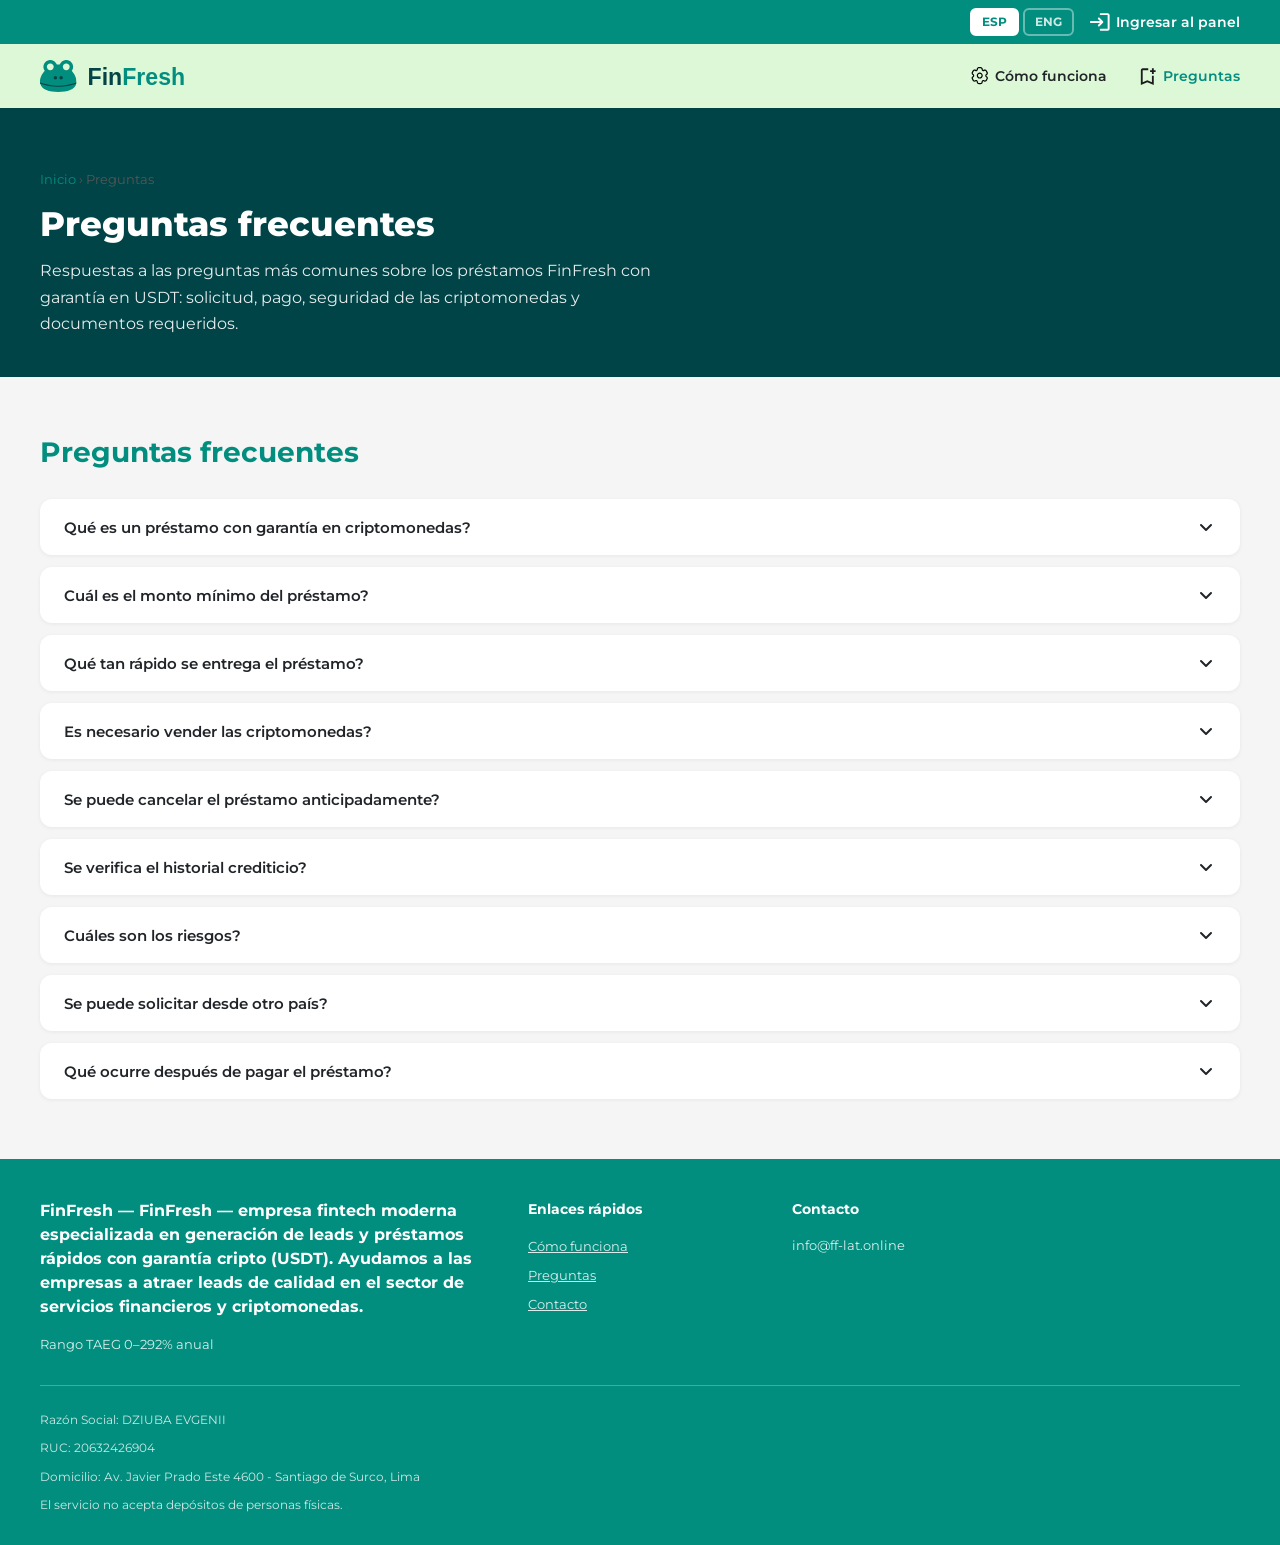
==== faq/index.html @ 012d1ec3 "Fix currency label and connect contact forms to Google Sheets - Remove redundant S/ from calculator " ====
<!DOCTYPE html>
<html lang="es">
<head>
<!-- Google tag (gtag.js) -->
<script async src="https://www.googletagmanager.com/gtag/js?id=G-MBYTDG7WHK"></script>
<script>
  window.dataLayer = window.dataLayer || [];
  function gtag(){dataLayer.push(arguments);}
  gtag('js', new Date());
  gtag('config', 'G-MBYTDG7WHK');
</script>
<!-- End Google tag -->


  <meta charset="UTF-8"/>
  <meta name="viewport" content="width=device-width, initial-scale=1.0"/>
  <link rel="icon" href="/img/header_logo.svg" type="image/svg+xml"/>
  <title>Preguntas frecuentes – Préstamos con garantía cripto | FinFresh</title>
  <meta name="description" content="Respuestas a las preguntas más comunes sobre los préstamos FinFresh con garantía en USDT: solicitud, pago, seguridad de las criptomonedas y documentos requeridos."/>
  <meta name="robots" content="index, follow"/>
  <link rel="canonical" href="https://www.ff-lat.online/faq"/>
  <link rel="alternate" hreflang="es" href="https://www.ff-lat.online/faq"/>
  <link rel="alternate" hreflang="en" href="https://www.ff-lat.online/faq"/>
  <link rel="alternate" hreflang="x-default" href="https://www.ff-lat.online/faq"/>
  <meta property="og:type" content="website"/>
  <meta property="og:url" content="https://www.ff-lat.online/faq"/>
  <meta property="og:title" content="Preguntas frecuentes – Préstamos cripto | FinFresh"/>
  <meta property="og:description" content="Respuestas a las preguntas más comunes sobre los préstamos FinFresh con garantía en USDT: solicitud, pago y seguridad."/>
  <meta property="og:image" content="https://www.ff-lat.online/img/og-image.png"/>
  <meta property="og:locale" content="es_PE"/>
  <meta property="og:locale:alternate" content="en_US"/>
  <meta property="og:site_name" content="FinFresh"/>

  <script type="application/ld+json">
  {
    "@context": "https://schema.org",
    "@type": "FAQPage",
    "mainEntity": [
      { "@type": "Question", "name": "¿Qué es un préstamo con garantía en criptomonedas?", "acceptedAnswer": { "@type": "Answer", "text": "Es un préstamo en soles donde tus activos digitales (ej. USDT) funcionan como garantía. La criptomoneda se bloquea durante la vigencia del contrato y no se vende sin los motivos previstos en la oferta pública." } },
      { "@type": "Question", "name": "¿Cuál es el monto mínimo del préstamo?", "acceptedAnswer": { "@type": "Answer", "text": "El monto mínimo es de S/ 50.000. El rango actualizado siempre se muestra en la calculadora de la página principal." } },
      { "@type": "Question", "name": "¿Qué tan rápido se entrega el préstamo?", "acceptedAnswer": { "@type": "Answer", "text": "Con los datos correctos y la garantía depositada, el préstamo suele entregarse en 5–10 minutos: tras la activación, los fondos se transfieren a tu tarjeta bancaria." } },
      { "@type": "Question", "name": "¿Es necesario vender las criptomonedas?", "acceptedAnswer": { "@type": "Answer", "text": "No. Los activos digitales funcionan como garantía y se bloquean durante la vigencia del contrato. Si cumples con las obligaciones, la criptomoneda no se vende y regresa a tu disposición." } },
      { "@type": "Question", "name": "¿Se puede cancelar el préstamo anticipadamente?", "acceptedAnswer": { "@type": "Answer", "text": "Sí. Puedes cancelar el préstamo en cualquier momento. El cobro de comisiones/intereses se detiene según las condiciones de la oferta pública, y la cripto de garantía queda desbloqueada." } },
      { "@type": "Question", "name": "¿Cuáles son los riesgos?", "acceptedAnswer": { "@type": "Answer", "text": "El riesgo principal está relacionado con la volatilidad del precio de los activos digitales. Si el valor de la garantía cae significativamente, las reglas del servicio pueden requerir garantía adicional o el pago parcial/total del préstamo." } }
    ]
  }
  </script>
  <!-- ═══ Twitter Card ═══ -->
  <meta name="twitter:card" content="summary_large_image"/>
  <meta name="twitter:title" content="Preguntas frecuentes – Préstamos cripto | FinFresh"/>
  <meta name="twitter:description" content="Respuestas a las preguntas más comunes sobre los préstamos FinFresh con garantía en USDT: solicitud, pago y seguridad."/>
  <meta name="twitter:image" content="https://www.ff-lat.online/img/og-image.png"/>


  <link rel="preconnect" href="https://fonts.googleapis.com"/>
  <link rel="preconnect" href="https://fonts.gstatic.com" crossorigin/>
  <link href="https://fonts.googleapis.com/css2?family=Montserrat:wght@400;500;600;700&display=swap" rel="stylesheet"/>
  <link rel="stylesheet" href="../css/main.css"/>

  <style>
    :root { --green:#028E7F; --lightgreen:#DCF8D6; --darkgreen:#004447; --gray-bg:#F5F5F5; --border:#E5E7EC; --text:#212529; --muted:#555; --font:'Montserrat',sans-serif; --radius-card:20px; }
    body { font-family:var(--font); color:var(--text); font-size:14px; line-height:1.5; overflow-x:hidden; }
    a { text-decoration:none; color:inherit; } ul { list-style:none; } img { display:block; max-width:100%; }
    .container { width:100%; max-width:1240px; margin:0 auto; padding:0 20px; }
    .header__top { background:var(--green); padding:8px 0; }
    .header__bottom { background:var(--lightgreen); padding:14px 0; }
    .header__top .container,.header__bottom .container { display:flex; align-items:center; }
    .header__top .container { justify-content:flex-end; gap:16px; }
    .header__bottom .container { justify-content:space-between; }
    .enter-account { display:flex; align-items:center; color:#fff; font-size:14px; font-weight:600; gap:6px; }
    .enter-account img { width:20px; height:20px; } .enter-account:hover { opacity:.85; }
    .lang-switcher { display:flex; align-items:center; gap:4px; }
    .lang-btn { padding:3px 10px; font-size:12px; font-weight:700; border:2px solid rgba(255,255,255,.4); border-radius:6px; cursor:pointer; background:transparent; color:rgba(255,255,255,.8); transition:all .2s; font-family:var(--font); line-height:1.5; }
    .lang-btn.active { background:#fff; color:var(--green); border-color:#fff; }
    .lang-btn:not(.active):hover { border-color:#fff; color:#fff; }
    .logo img { height:36px; }
    .header__nav ul { display:flex; align-items:center; gap:32px; }
    .header__nav a { display:flex; align-items:center; gap:6px; font-size:14px; font-weight:600; color:var(--text); transition:color .2s; }
    .header__nav a:hover,.header__nav a.active { color:var(--green); }
    .header__nav img { width:18px; height:18px; }
    .burger-btn { display:none; background:none; border:none; cursor:pointer; padding:6px; flex-direction:column; gap:5px; align-items:center; justify-content:center; border-radius:6px; }
    .burger-btn span { display:block; width:22px; height:2px; background:var(--text); border-radius:2px; transition:transform .3s,opacity .3s; }
    .burger-btn.open span:nth-child(1){transform:translateY(7px) rotate(45deg);} .burger-btn.open span:nth-child(2){opacity:0;transform:scaleX(0);} .burger-btn.open span:nth-child(3){transform:translateY(-7px) rotate(-45deg);}
    .mobile-nav { display:none; background:var(--lightgreen); border-top:1px solid rgba(2,142,127,.2); }
    .mobile-nav.open { display:block; }
    .mobile-nav ul { padding:10px 16px 4px; display:flex; flex-direction:column; gap:2px; }
    .mobile-nav li a { display:flex; align-items:center; gap:10px; padding:12px 14px; font-size:15px; font-weight:600; color:var(--text); border-radius:10px; transition:background .2s,color .2s; }
    .mobile-nav li a:hover,.mobile-nav li a.active { background:rgba(2,142,127,.12); color:var(--green); }
    .mobile-nav li a img { width:18px; height:18px; }
    .mobile-login { margin:4px 16px 8px; }
    .mobile-login a { display:flex; align-items:center; justify-content:center; gap:8px; background:var(--green); color:#fff; padding:13px 20px; border-radius:10px; font-weight:600; font-size:15px; width:100%; }
    .mobile-lang { padding:4px 16px 14px; display:flex; gap:8px; }
    .mobile-lang .lang-btn { flex:1; text-align:center; padding:10px; font-size:13px; border-color:rgba(0,0,0,.18); color:var(--text); }
    .mobile-lang .lang-btn.active { background:var(--green); color:#fff; border-color:var(--green); }
    .breadcrumb { padding:14px 0; font-size:13px; color:var(--muted); }
    .breadcrumb a { color:var(--green); } .breadcrumb a:hover { text-decoration:underline; }
    .breadcrumb span+span::before { content:' › '; }
    .page-hero { background:var(--darkgreen); color:#fff; padding:48px 0 40px; }
    .page-hero h1 { font-size:34px; font-weight:800; line-height:1.2; color:#fff; margin-bottom:14px; }
    .page-hero p { font-size:16px; opacity:.9; max-width:620px; line-height:1.65; }
    .faq-section { padding:60px 0; background:var(--gray-bg); }
    .section-subtitle { font-size:28px; line-height:1.14; font-weight:700; color:var(--green); margin-bottom:30px; }
    .faq-list { display:flex; flex-direction:column; gap:12px; }
    .faq-item { background:#fff; border-radius:12px; overflow:hidden; box-shadow:0 1px 4px rgba(0,0,0,.06); }
    .faq-item__question { width:100%; background:none; border:none; cursor:pointer; padding:18px 24px; font-family:var(--font); font-size:15px; font-weight:600; color:var(--text); text-align:left; display:flex; justify-content:space-between; align-items:center; gap:12px; transition:color .2s; }
    .faq-item__question:hover { color:var(--green); }
    .faq-item__question svg { flex-shrink:0; transition:transform .3s; }
    .faq-item.open .faq-item__question svg { transform:rotate(180deg); }
    .faq-item.open .faq-item__question { color:var(--green); }
    .faq-item__answer { max-height:0; overflow:hidden; transition:max-height .35s ease,padding .35s ease; font-size:14px; line-height:1.65; color:var(--muted); padding:0 24px; }
    .faq-item.open .faq-item__answer { max-height:500px; padding:0 24px 20px; }
    .footer { background:var(--green); color:#fff; padding:40px 0 30px; }
    .footer-grid { display:grid; grid-template-columns:2fr 1fr 2fr; gap:40px; padding-bottom:30px; border-bottom:1px solid rgba(255,255,255,.25); margin-bottom:24px; }
    .footer-about .brand { font-size:16px; font-weight:700; margin-bottom:12px; }
    .footer-about .psk { font-size:13px; margin-top:16px; opacity:.85; }
    .footer-links h5,.footer-contact h5 { font-size:14px; font-weight:700; margin-bottom:16px; }
    .footer-links ul li+li { margin-top:8px; }
    .footer-links a { font-size:13px; color:rgba(255,255,255,.85); text-decoration:underline; }
    .footer-links a:hover { color:#fff; }
    .footer-contact .phone { display:flex; align-items:center; gap:8px; font-size:16px; font-weight:700; margin-bottom:8px; }
    .footer-contact .phone img { width:20px; height:20px; filter:brightness(0) invert(1); }
    .footer-contact .email { font-size:13px; opacity:.85; }
    .footer-legal { font-size:12px; line-height:1.7; opacity:.8; }
    .footer-legal p+p { margin-top:8px; }
    @media (max-width:991px) { .footer-grid { grid-template-columns:1fr 1fr; } }
    @media (max-width:768px) { .header__nav{display:none!important;} .burger-btn{display:flex;} .header__top{display:none;} .header__bottom{padding:12px 0;} .logo img{height:32px;} .footer-grid{grid-template-columns:1fr;gap:24px;} .page-hero h1{font-size:26px;} .faq-item__question{font-size:14px;padding:15px 18px;} .faq-item__answer{padding:0 18px;} .faq-item.open .faq-item__answer{padding:0 18px 16px;} }
  </style>
  <script type="text/javascript">
    (function(m,e,t,r,i,k,a){m[i]=m[i]||function(){(m[i].a=m[i].a||[]).push(arguments)};m[i].l=1*new Date();for(var j=0;j<document.scripts.length;j++){if(document.scripts[j].src===r){return;}}k=e.createElement(t),a=e.getElementsByTagName(t)[0],k.async=1,k.src=r,a.parentNode.insertBefore(k,a)})(window,document,'script','https://mc.yandex.ru/metrika/tag.js?id=108464041','ym');
    ym(108464041, 'init', {ssr:true, webvisor:true, clickmap:true, ecommerce:"dataLayer", referrer: document.referrer, url: location.href, accurateTrackBounce:true, trackLinks:true});
  </script>
</head>
<body>


<header>
  <div class="header__top">
    <div class="container">
      <div class="lang-switcher">
        <button class="lang-btn active" data-lang-btn="es" onclick="setLang('es');gtag('event','click',{event_category:'button',event_label:'lang_switch_es'});">ESP</button>
        <button class="lang-btn" data-lang-btn="en" onclick="setLang('en');gtag('event','click',{event_category:'button',event_label:'lang_switch_en'});">ENG</button>
      </div>
      <a href="#" class="enter-account" onclick="gtag('event','click',{event_category:'link',event_label:'header_login'});return false;">
        <img src="../img/login.svg" alt="Ingresar al panel"/>
        <span data-i18n="login_text">Ingresar al panel</span>
      </a>
    </div>
  </div>
  <div class="header__bottom">
    <div class="container">
      <a href="../index.html" class="logo" onclick="gtag('event','click',{event_category:'link',event_label:'header_logo'});"><img src="../img/header_logo.svg" alt="FinFresh"/></a>
      <nav class="header__nav">
        <ul>
          <li><a href="../index.html#kak-eto-rabotaet" onclick="gtag('event','click',{event_category:'link',event_label:'nav_how_it_works'});"><img src="../img/settings.svg" alt=""/><span data-i18n="nav_how">Cómo funciona</span></a></li>
          <li><a href="../faq/index.html" class="active" onclick="gtag('event','click',{event_category:'link',event_label:'nav_faq'});"><img src="../img/bookmark_add.svg" alt=""/><span data-i18n="nav_faq">Preguntas</span></a></li>
        </ul>
      </nav>
      <button class="burger-btn" id="burgerBtn" aria-label="Menu" aria-expanded="false" onclick="gtag('event','click',{event_category:'button',event_label:'header_mobile_menu'});"><span></span><span></span><span></span></button>
    </div>
  </div>
  <nav class="mobile-nav" id="mobileNav">
    <ul>
      <li><a href="../index.html#kak-eto-rabotaet" onclick="gtag('event','click',{event_category:'link',event_label:'nav_how_it_works'});"><img src="../img/settings.svg" alt=""/><span data-i18n="nav_how">Cómo funciona</span></a></li>
      <li><a href="../faq/index.html" class="active" onclick="gtag('event','click',{event_category:'link',event_label:'nav_faq'});"><img src="../img/bookmark_add.svg" alt=""/><span data-i18n="nav_faq">Preguntas</span></a></li>
    </ul>
    <div class="mobile-login"><a href="#" onclick="gtag('event','click',{event_category:'link',event_label:'header_login'});return false;"><img src="../img/login.svg" alt="" style="width:18px;height:18px;filter:brightness(0)invert(1);"/><span data-i18n="login_text">Ingresar al panel</span></a></div>
    <div class="mobile-lang">
      <button class="lang-btn active" data-lang-btn="es" onclick="setLang('es');gtag('event','click',{event_category:'button',event_label:'lang_switch_es'});">ESP</button>
      <button class="lang-btn" data-lang-btn="en" onclick="setLang('en');gtag('event','click',{event_category:'button',event_label:'lang_switch_en'});">ENG</button>
    </div>
  </nav>
</header>

<div class="page-hero">
  <div class="container">
    <nav class="breadcrumb">
      <span><a href="../index.html" data-i18n="breadcrumb_home" onclick="gtag('event','click',{event_category:'link',event_label:'nav_home'});">Inicio</a></span>
      <span data-i18n="nav_faq">Preguntas</span>
    </nav>
    <div data-lang="es">
      <h1>Preguntas frecuentes</h1>
      <p>Respuestas a las preguntas más comunes sobre los préstamos FinFresh con garantía en USDT: solicitud, pago, seguridad de las criptomonedas y documentos requeridos.</p>
    </div>
    <div data-lang="en" style="display:none">
      <h1>Frequently asked questions</h1>
      <p>Answers to common questions about FinFresh USDT-backed loans: application, repayment, crypto security, and required documents.</p>
    </div>
  </div>
</div>

<section class="faq-section">
  <div class="container">
    <h2 class="section-subtitle" data-i18n="faq_title">Preguntas frecuentes</h2>

    <div class="faq-list">

      <div class="faq-item">
        <button class="faq-item__question" onclick="toggleFaq(this);gtag('event','click',{event_category:'button',event_label:'faq1_q'});">
 <span data-i18n="faq1_q">¿Qué es un préstamo con garantía en criptomonedas?</span>
          <svg width="20" height="20" viewBox="0 0 20 20" fill="none"><path d="M5 8l5 5 5-5" stroke="currentColor" stroke-width="2" stroke-linecap="round" stroke-linejoin="round"/></svg>
        </button>
        <div class="faq-item__answer" data-i18n="faq1_a">Es un préstamo en soles donde tus activos digitales (ej. USDT) funcionan como garantía. La criptomoneda se bloquea durante la vigencia del contrato y no se vende sin los motivos previstos en la oferta pública.</div>
      </div>

      <div class="faq-item">
        <button class="faq-item__question" onclick="toggleFaq(this);gtag('event','click',{event_category:'button',event_label:'faq2_q'});">
 <span data-i18n="faq2_q">¿Cuál es el monto mínimo del préstamo?</span>
          <svg width="20" height="20" viewBox="0 0 20 20" fill="none"><path d="M5 8l5 5 5-5" stroke="currentColor" stroke-width="2" stroke-linecap="round" stroke-linejoin="round"/></svg>
        </button>
        <div class="faq-item__answer" data-i18n="faq2_a">El monto mínimo es de S/ 50.000. El rango actualizado siempre se muestra en la calculadora de la página principal.</div>
      </div>

      <div class="faq-item">
        <button class="faq-item__question" onclick="toggleFaq(this);gtag('event','click',{event_category:'button',event_label:'faq3_q'});">
 <span data-i18n="faq3_q">¿Qué tan rápido se entrega el préstamo?</span>
          <svg width="20" height="20" viewBox="0 0 20 20" fill="none"><path d="M5 8l5 5 5-5" stroke="currentColor" stroke-width="2" stroke-linecap="round" stroke-linejoin="round"/></svg>
        </button>
        <div class="faq-item__answer" data-i18n="faq3_a">Con los datos correctos y la garantía depositada, el préstamo suele entregarse en 5–10 minutos: tras la activación, los fondos se transfieren a tu tarjeta bancaria.</div>
      </div>

      <div class="faq-item">
        <button class="faq-item__question" onclick="toggleFaq(this);gtag('event','click',{event_category:'button',event_label:'faq4_q'});">
 <span data-i18n="faq4_q">¿Es necesario vender las criptomonedas?</span>
          <svg width="20" height="20" viewBox="0 0 20 20" fill="none"><path d="M5 8l5 5 5-5" stroke="currentColor" stroke-width="2" stroke-linecap="round" stroke-linejoin="round"/></svg>
        </button>
        <div class="faq-item__answer" data-i18n="faq4_a">No. Los activos digitales funcionan como garantía y se bloquean durante la vigencia del contrato. Si cumples con las obligaciones, la criptomoneda no se vende y regresa a tu disposición.</div>
      </div>

      <div class="faq-item">
        <button class="faq-item__question" onclick="toggleFaq(this);gtag('event','click',{event_category:'button',event_label:'faq5_q'});">
 <span data-i18n="faq5_q">¿Se puede cancelar el préstamo anticipadamente?</span>
          <svg width="20" height="20" viewBox="0 0 20 20" fill="none"><path d="M5 8l5 5 5-5" stroke="currentColor" stroke-width="2" stroke-linecap="round" stroke-linejoin="round"/></svg>
        </button>
        <div class="faq-item__answer" data-i18n="faq5_a">Sí. Puedes cancelar el préstamo en cualquier momento. En ese caso, el cobro de comisiones/intereses se detiene según las condiciones de la oferta pública, y la cripto de garantía queda desbloqueada.</div>
      </div>

      <div class="faq-item">
        <button class="faq-item__question" onclick="toggleFaq(this);gtag('event','click',{event_category:'button',event_label:'faq6_q'});">
 <span data-i18n="faq6_q">¿Se verifica el historial crediticio?</span>
          <svg width="20" height="20" viewBox="0 0 20 20" fill="none"><path d="M5 8l5 5 5-5" stroke="currentColor" stroke-width="2" stroke-linecap="round" stroke-linejoin="round"/></svg>
        </button>
        <div class="faq-item__answer" data-i18n="faq6_a">La verificación del historial crediticio puede realizarse dentro de los límites previstos por la ley y la oferta pública. No se requieren constancias de ingresos en papel — la decisión se toma online.</div>
      </div>

      <div class="faq-item">
        <button class="faq-item__question" onclick="toggleFaq(this);gtag('event','click',{event_category:'button',event_label:'faq7_q'});">
 <span data-i18n="faq7_q">¿Cuáles son los riesgos?</span>
          <svg width="20" height="20" viewBox="0 0 20 20" fill="none"><path d="M5 8l5 5 5-5" stroke="currentColor" stroke-width="2" stroke-linecap="round" stroke-linejoin="round"/></svg>
        </button>
        <div class="faq-item__answer" data-i18n="faq7_a">El riesgo principal está relacionado con la volatilidad del precio de los activos digitales. Si el valor de la garantía cae significativamente, las reglas del servicio pueden requerir garantía adicional o el pago parcial/total del préstamo. Las condiciones detalladas se describen en la oferta pública.</div>
      </div>

      <div class="faq-item">
        <button class="faq-item__question" onclick="toggleFaq(this);gtag('event','click',{event_category:'button',event_label:'faq8_q'});">
 <span data-i18n="faq8_q">¿Se puede solicitar desde otro país?</span>
          <svg width="20" height="20" viewBox="0 0 20 20" fill="none"><path d="M5 8l5 5 5-5" stroke="currentColor" stroke-width="2" stroke-linecap="round" stroke-linejoin="round"/></svg>
        </button>
        <div class="faq-item__answer" data-i18n="faq8_a">Sí. El servicio funciona online y puedes estar en cualquier ciudad o país. El estado de residencia no importa — solo necesitas pasar la identificación remota y tener una tarjeta bancaria para recibir los soles.</div>
      </div>

      <div class="faq-item">
        <button class="faq-item__question" onclick="toggleFaq(this);gtag('event','click',{event_category:'button',event_label:'faq9_q'});">
 <span data-i18n="faq9_q">¿Qué ocurre después de pagar el préstamo?</span>
          <svg width="20" height="20" viewBox="0 0 20 20" fill="none"><path d="M5 8l5 5 5-5" stroke="currentColor" stroke-width="2" stroke-linecap="round" stroke-linejoin="round"/></svg>
        </button>
        <div class="faq-item__answer" data-i18n="faq9_a">Tras el pago total del préstamo, la criptomoneda de garantía queda desbloqueada y vuelve a estar disponible en tu billetera. Lo que hagas con los activos después depende de ti.</div>
      </div>

    </div>
  </div>
</section>

<footer class="footer">
  <div class="container">
    <div class="footer-grid">
      <div class="footer-about">
        <div class="brand"><strong>FinFresh</strong> — <span data-i18n="footer_about">empresa fintech moderna especializada en generación de leads y préstamos rápidos con garantía cripto (USDT). Ayudamos a las empresas a atraer leads de calidad en el sector de servicios financieros y criptomonedas.</span></div>
        <div class="psk" data-i18n="footer_rate">Rango TAEG 0–292% anual</div>
      </div>
      <div class="footer-links">
        <h5 data-i18n="footer_links_title">Enlaces rápidos</h5>
        <ul>
          <li><a href="../index.html#kak-eto-rabotaet" data-i18n="nav_how" onclick="gtag('event','click',{event_category:'link',event_label:'nav_how_it_works'});">Cómo funciona</a></li>
          <li><a href="../faq/index.html" data-i18n="nav_faq" onclick="gtag('event','click',{event_category:'link',event_label:'nav_faq'});">Preguntas</a></li>
          <li><a href="../index.html#kontakt" data-i18n="nav_contact" onclick="gtag('event','click',{event_category:'link',event_label:'nav_contact'});">Contacto</a></li>
        </ul>
      </div>
      <div class="footer-contact">
        <h5 data-i18n="footer_contact_title">Contacto</h5>
        <div class="email">info@ff-lat.online</div>
      </div>
    </div>
    <div class="footer-legal">
      <p data-i18n="footer_legal1">Razón Social: DZIUBA EVGENII</p>
      <p data-i18n="footer_legal2">RUC: 20632426904</p>
      <p data-i18n="footer_legal3">Domicilio: Av. Javier Prado Este 4600 - Santiago de Surco, Lima</p>
      <p data-i18n="footer_legal4">El servicio no acepta depósitos de personas físicas.</p>
    </div>
  </div>
</footer>

<script>
/* ============================================================
   FinFresh — Internationalization (Spanish / English)
   Supports: es (Español, default) · en (English)
   ============================================================ */

window.I18N = {

  /* ─────────────────── ESPAÑOL ─────────────────── */
  es: {
    /* Header */
    login_text:        'Ingresar al panel',
    logo_alt:          'FinFresh – préstamos con garantía en criptomonedas',
    nav_how:           'Cómo funciona',
    nav_terms:         'Condiciones',
    nav_faq:           'Preguntas',
    nav_contact:       'Contacto',
    nav_refer:         'Invita a un amigo',
    nav_legal:         'Información legal',

    /* Hero */
    hero_title:        'Soles de cripto sin exchanges',
    hero_bubble_title: 'FinFresh',
    hero_bubble_text:  'FinFresh — servicio online de préstamos con garantía de activos digitales. Bloquea tu criptomoneda como garantía y recibe soles en tu tarjeta bancaria sin vender ni hacer P2P.',

    /* Calculator */
    calc_title:         'Cuánto necesitas?',
    calc_amount_label:  'Monto del préstamo',
    calc_term_label:    'Plazo del crédito',
    calc_min_amount:    'S/ 50.000',
    calc_max_amount:    'S/ 5.000.000',
    calc_min_term:      '1 día',
    calc_max_term:      '90 días',
    calc_take_label:    'Recibes:',
    calc_due_label:     'Hasta:',
    calc_return_label:  'Devuelves:',
    calc_hint_prefix:   'Si devuelves antes del',
    calc_hint_suffix:   '',
    calc_btn:           'Obtener soles',
    calc_note:          '* Cálculo aproximado de garantía USDT',

    /* Advantages */
    adv_title:     'Ventajas de FinFresh',
    adv1_title:    'Soles sin exchanges',
    adv1_text:     'Recibes soles con tus activos digitales como garantía: la criptomoneda se bloquea como respaldo y no se vende sin los motivos indicados en el contrato.',
    adv2_title:    'La cripto sigue siendo tuya',
    adv2_text:     'Si pagas a tiempo, la garantía no se vende ni se transfiere a terceros. Tras el cierre del contrato, la criptomoneda queda desbloqueada.',
    adv3_title:    'Servicio 24/7',
    adv3_text:     'El servicio funciona las 24 horas: puedes solicitar un préstamo y obtener la respuesta en cualquier momento.',
    adv4_title:    'Soles a cualquier tarjeta',
    adv4_text:     'El monto aprobado se acredita en soles a la tarjeta bancaria que indiques.',
    adv5_title:    'Solicitud en 1 minuto',
    adv5_text:     'Mínimo de campos, solo los datos necesarios — sin certificados ni documentos adicionales.',
    adv6_title:    'Legal y seguro',
    adv6_text:     'El servicio opera conforme a la legislación vigente; los fondos y los activos de garantía se contabilizan por separado.',
    adv7_title:    'Resolución inmediata',
    adv7_text:     'La decisión sobre el préstamo se toma automáticamente según las reglas establecidas, una vez recibida la garantía.',
    adv8_title:    'Disponible desde cualquier lugar',
    adv8_text:     'Puedes solicitar el préstamo desde cualquier país con internet — los soles llega a tu tarjeta bancaria.',

    /* How it works */
    hiw_title:     'Cómo funciona?',
    step1_title:   'Completa la solicitud',
    step1_text:    'Regístrate y completa un breve formulario online. Solo los datos necesarios — sin documentación adicional.',
    step2_title:   'Transfiere la garantía',
    step2_text:    'Bloquea criptomonedas (ej. USDT) como garantía según las instrucciones.',
    step3_title:   'Recibe los soles',
    step3_text:    'Tras confirmar la garantía, los fondos en soles se transfieren al instante a tu tarjeta bancaria.',
    step4_title:   'Paga y recupera tu cripto',
    step4_text:    'Después del pago a tiempo, tu criptomoneda queda desbloqueada y vuelve a tu billetera.',

    /* FAQ */
    faq_title:  'Preguntas frecuentes',
    faq1_q:     'Qué es un préstamo con garantía en criptomonedas?',
    faq1_a:     'Es un préstamo en soles donde tus activos digitales (ej. USDT) funcionan como garantía. La criptomoneda se bloquea durante la vigencia del contrato y no se vende sin los motivos previstos en la oferta pública.',
    faq2_q:     'Cuál es el monto mínimo del préstamo?',
    faq2_a:     'El monto mínimo es de S/ 50.000. El rango actualizado siempre se muestra en la calculadora de la página principal.',
    faq3_q:     'Qué tan rápido se entrega el préstamo?',
    faq3_a:     'Con los datos correctos y la garantía depositada, el préstamo suele entregarse en 5–10 minutos: tras la activación, los fondos se transfieren a tu tarjeta bancaria.',
    faq4_q:     'Es necesario vender las criptomonedas?',
    faq4_a:     'No. Los activos digitales funcionan como garantía y se bloquean durante la vigencia del contrato. Si cumples con las obligaciones, la criptomoneda no se vende y regresa a tu disposición.',
    faq5_q:     'Se puede cancelar el préstamo anticipadamente?',
    faq5_a:     'Sí. Puedes cancelar el préstamo en cualquier momento. En ese caso, el cobro de comisiones/intereses se detiene según las condiciones de la oferta pública, y la cripto de garantía queda desbloqueada.',
    faq6_q:     'Se verifica el historial crediticio?',
    faq6_a:     'La verificación del historial crediticio puede realizarse dentro de los límites previstos por la ley y la oferta pública. No se requieren constancias de ingresos en papel — la decisión se toma online.',
    faq7_q:     'Cuáles son los riesgos?',
    faq7_a:     'El riesgo principal está relacionado con la volatilidad del precio de los activos digitales. Si el valor de la garantía cae significativamente, las reglas del servicio pueden requerir garantía adicional o el pago parcial/total del préstamo. Las condiciones detalladas se describen en la oferta pública.',
    faq8_q:     'Se puede solicitar desde otro país?',
    faq8_a:     'Sí. El servicio funciona online y puedes estar en cualquier ciudad o país. El estado de residencia no importa — solo necesitas pasar la identificación remota y tener una tarjeta bancaria para recibir los soles.',
    faq9_q:     'Qué ocurre después de pagar el préstamo?',
    faq9_a:     'Tras el pago total del préstamo, la criptomoneda de garantía queda desbloqueada y vuelve a estar disponible en tu billetera. Lo que hagas con los activos después depende de ti.',

    /* Contact section */
    contact_title:    'Problemas y sugerencias',
    contact_desc:     'Tienes alguna pregunta, encontraste un problema o quieres compartir una sugerencia? Escríbenos — responderemos lo antes posible.',
    contact_name:     'Tu nombre',
    contact_email_ph: 'Dirección de e-mail',
    contact_msg:      'Describe tu problema o sugerencia...',
    contact_btn:      'Enviar mensaje',
    contact_sent:     'Enviado ✓',

    /* Footer */
    footer_about:        'FinFresh — empresa fintech moderna especializada en generación de leads y préstamos rápidos con garantía cripto (USDT). Ayudamos a las empresas a atraer leads de calidad en el sector de servicios financieros y criptomonedas.',
    footer_rate:         'Rango TAEG 0–292% anual',
    footer_links_title:  'Enlaces rápidos',
    footer_contact_title:'Contacto',
    footer_legal1:       'Razón Social: DZIUBA EVGENII',
    footer_legal2:       'RUC: 20632426904',
    footer_legal3:       'Domicilio: Av. Javier Prado Este 4600 - Santiago de Surco, Lima',
    footer_legal4:       'El servicio no acepta depósitos de personas físicas.',

    /* Waitlist modal */
    wl_badge:       'En desarrollo',
    wl_title_part1: 'Algo grande',
    wl_title_part2: '¡está por llegar!',
    wl_desc:        'La plataforma FinFresh está en la etapa final de lanzamiento. Deja tu e-mail — serás el primero en enterarte del inicio y disfrutarás de una oferta exclusiva para usuarios tempranos.',
    wl_perk1:       'Acceso prioritario',
    wl_perk2:       'Oferta especial en el lanzamiento',
    wl_perk3:       'Sin spam',
    wl_success:     '🎉 ¡Genial! Estás en la lista de espera.\n¡Te avisamos primero!',
    wl_error:       'Algo salió mal. Intenta de nuevo o escribe a info@ff-lat.online',
    wl_email_ph:    'Tu dirección de e-mail',
    wl_btn:         'Notificarme 🚀',
    wl_privacy:     '🔒 Tu e-mail está seguro. Sin spam.',
    wl_close_aria:  'Cerrar',

    /* Subpages — general */
    breadcrumb_home: 'Inicio',
    cta_btn:         'Calcular préstamo',
  },

  /* ─────────────────── ENGLISH ─────────────────── */
  en: {
    /* Header */
    login_text:        'Log in to account',
    logo_alt:          'FinFresh – crypto-backed loans',
    nav_how:           'How it works',
    nav_terms:         'Terms',
    nav_faq:           'FAQ',
    nav_contact:       'Contact',
    nav_refer:         'Refer a friend',
    nav_legal:         'Legal information',

    /* Hero */
    hero_title:        'Soles from crypto without exchanges',
    hero_bubble_title: 'FinFresh',
    hero_bubble_text:  'FinFresh — online loan service backed by digital assets. Lock your crypto as collateral and receive soles on your bank card without selling or P2P trading.',

    /* Calculator */
    calc_title:         'How much do you need?',
    calc_amount_label:  'Loan amount',
    calc_term_label:    'Loan term',
    calc_min_amount:    'S/ 50,000',
    calc_max_amount:    'S/ 5,000,000',
    calc_min_term:      '1 day',
    calc_max_term:      '90 days',
    calc_take_label:    'You receive:',
    calc_due_label:     'Due by:',
    calc_return_label:  'You repay:',
    calc_hint_prefix:   'If you repay by',
    calc_hint_suffix:   '',
    calc_btn:           'Get soles',
    calc_note:          '* Approximate USDT collateral calculation',

    /* Advantages */
    adv_title:     'Why FinFresh',
    adv1_title:    'Soles without exchanges',
    adv1_text:     'Receive soles with your digital assets as collateral: crypto is locked as security and not sold without the grounds specified in the agreement.',
    adv2_title:    'Your crypto stays yours',
    adv2_text:     'If you repay on time, the collateral is not sold or transferred to third parties. After the contract closes, your crypto is unlocked.',
    adv3_title:    '24/7 service',
    adv3_text:     'The service runs around the clock: apply for a loan and get a decision any time.',
    adv4_title:    'Soles to any card',
    adv4_text:     'The approved amount is transferred in soles to the bank card you specify.',
    adv5_title:    'Apply in 1 minute',
    adv5_text:     'Minimal fields, only essential data — no certificates or extra documents required.',
    adv6_title:    'Legal and secure',
    adv6_text:     'The service operates in compliance with applicable law; funds and collateral assets are accounted for separately.',
    adv7_title:    'Instant decision',
    adv7_text:     'The loan decision is made automatically according to established rules once collateral is received.',
    adv8_title:    'Available worldwide',
    adv8_text:     'You can take out a loan from any country with internet access — soles are transferred to your bank card.',

    /* How it works */
    hiw_title:     'How it works',
    step1_title:   'Fill out the application',
    step1_text:    'Register and fill out a short online form. Only the essential data — no extra documents.',
    step2_title:   'Transfer collateral',
    step2_text:    'Lock cryptocurrency (e.g. USDT) as collateral following the instructions.',
    step3_title:   'Receive soles',
    step3_text:    'After collateral is confirmed, funds in soles are instantly transferred to your bank card.',
    step4_title:   'Repay and get your crypto back',
    step4_text:    'After timely repayment, your crypto is unlocked and returned to your wallet.',

    /* FAQ */
    faq_title:  'Frequently asked questions',
    faq1_q:     'What is a crypto-backed loan?',
    faq1_a:     'It is a soles loan where your digital assets (e.g. USDT) serve as collateral. The crypto is locked for the duration of the agreement and not sold without grounds stipulated in the public offer.',
    faq2_q:     'What is the minimum loan amount?',
    faq2_a:     'The minimum loan amount is S/ 50,000. The current range is always shown in the calculator on the main page.',
    faq3_q:     'How quickly is the loan issued?',
    faq3_a:     'With correct data and deposited collateral, the loan is usually issued within 5–10 minutes: after activation, funds are transferred to your bank card.',
    faq4_q:     'Do I need to sell my crypto?',
    faq4_a:     'No. Digital assets serve as collateral and are locked for the term of the agreement. If you meet your obligations, the crypto is not sold and is returned to your possession.',
    faq5_q:     'Can I repay the loan early?',
    faq5_a:     'Yes. You can fully repay the loan at any time. In that case, commission/interest accrual stops per the public offer terms, and the collateral crypto is unlocked.',
    faq6_q:     'Is credit history checked?',
    faq6_a:     'Credit history checks may be performed within the limits provided by law and the public offer. Paper income statements are not required — the decision is made online.',
    faq7_q:     'What are the risks?',
    faq7_a:     'The main risk relates to the volatility of digital asset prices. If collateral value drops significantly, service rules may require additional collateral or partial/full loan repayment. Full terms are described in the public offer.',
    faq8_q:     'Can I apply from another country?',
    faq8_a:     'Yes. The service works online and you can be in any city or country. Residency status does not matter — you just need to pass remote identity verification and have a bank card to receive soles.',
    faq9_q:     'What happens after the loan is repaid?',
    faq9_a:     'After the loan is fully repaid, the collateral crypto is unlocked and becomes available again in your wallet. What you do with the assets next is up to you.',

    /* Contact section */
    contact_title:    'Issues and suggestions',
    contact_desc:     'Have a question, encountered an issue, or want to share a suggestion? Write to us — we will reply as soon as possible.',
    contact_name:     'Your name',
    contact_email_ph: 'E-mail address',
    contact_msg:      'Describe your issue or suggestion...',
    contact_btn:      'Send message',
    contact_sent:     'Sent ✓',

    /* Footer */
    footer_about:        'FinFresh — modern fintech company specialising in lead generation and fast crypto-backed loans (USDT). We help businesses attract quality leads in the financial services and cryptocurrency sector.',
    footer_rate:         'APR range 0–292% per year',
    footer_links_title:  'Quick links',
    footer_contact_title:'Contact',
    footer_legal1:       'Legal name: DZIUBA EVGENII',
    footer_legal2:       'RUC: 20632426904',
    footer_legal3:       'Address: Av. Javier Prado Este 4600 - Santiago de Surco, Lima',
    footer_legal4:       'The service does not accept deposits from individuals.',

    /* Waitlist modal */
    wl_badge:       'Coming soon',
    wl_title_part1: 'Something big',
    wl_title_part2: 'is on the way!',
    wl_desc:        'The FinFresh platform is in its final stage of launch. Leave your e-mail — you will be first to know about the launch and benefit from an exclusive offer for early users.',
    wl_perk1:       'Priority access',
    wl_perk2:       'Special offer at launch',
    wl_perk3:       'No spam',
    wl_success:     '🎉 Great! You are on the waiting list.\nWe will reach out first!',
    wl_error:       'Something went wrong. Try again or write to info@ff-lat.online',
    wl_email_ph:    'Your e-mail address',
    wl_btn:         'Notify me 🚀',
    wl_privacy:     '🔒 Your e-mail is safe. No spam.',
    wl_close_aria:  'Close',

    /* Subpages — general */
    breadcrumb_home: 'Home',
    cta_btn:         'Calculate loan',
  }
};

/* ─── Core i18n engine ─── */
window.currentLang = 'es';

window.setLang = function(lang) {
  if (!window.I18N[lang]) lang = 'es';
  window.currentLang = lang;
  localStorage.setItem('lang', lang);

  /* 1. HTML lang attribute */
  document.documentElement.lang = lang;

  /* 2. Simple text replacements via data-i18n */
  var L = window.I18N[lang];
  document.querySelectorAll('[data-i18n]').forEach(function(el) {
    var key = el.getAttribute('data-i18n');
    if (L[key] !== undefined) el.textContent = L[key];
  });

  /* 3. Placeholder replacements */
  document.querySelectorAll('[data-i18n-ph]').forEach(function(el) {
    var key = el.getAttribute('data-i18n-ph');
    if (L[key] !== undefined) el.placeholder = L[key];
  });

  /* 4. aria-label replacements */
  document.querySelectorAll('[data-i18n-aria]').forEach(function(el) {
    var key = el.getAttribute('data-i18n-aria');
    if (L[key] !== undefined) el.setAttribute('aria-label', L[key]);
  });

  /* 5. Show/hide language blocks */
  document.querySelectorAll('[data-lang]').forEach(function(el) {
    el.style.display = (el.getAttribute('data-lang') === lang) ? '' : 'none';
  });

  /* 6. Language button states */
  document.querySelectorAll('[data-lang-btn]').forEach(function(btn) {
    btn.classList.toggle('active', btn.getAttribute('data-lang-btn') === lang);
  });

  /* 7. Refresh calculator if present */
  if (typeof updateCalc === 'function') updateCalc();
};

/* ─── Auto-init on DOMContentLoaded ─── */
(function() {
  var saved = localStorage.getItem('lang');
  var lang  = (saved === 'es' || saved === 'en') ? saved : 'es';
  window.currentLang = lang;
  if (document.readyState === 'loading') {
    document.addEventListener('DOMContentLoaded', function() { window.setLang(lang); });
  } else {
    window.setLang(lang);
  }
})();

</script>
<script>
  function toggleFaq(btn) {
    var item = btn.closest('.faq-item');
    var isOpen = item.classList.contains('open');
    document.querySelectorAll('.faq-item.open').forEach(function(i){i.classList.remove('open');});
    if (!isOpen) item.classList.add('open');
  }
  (function(){var btn=document.getElementById('burgerBtn'),nav=document.getElementById('mobileNav');if(!btn||!nav)return;btn.addEventListener('click',function(){var o=nav.classList.toggle('open');btn.classList.toggle('open',o);btn.setAttribute('aria-expanded',o?'true':'false');});document.addEventListener('click',function(e){if(!btn.contains(e.target)&&!nav.contains(e.target)){nav.classList.remove('open');btn.classList.remove('open');btn.setAttribute('aria-expanded','false');}});})();
</script>
<script>
  /* ── Yandex.Metrika click tracking ── */
  (function() {
    document.addEventListener('click', function(e) {
      if (typeof ym === 'undefined') return;
      var el = e.target.closest('button, a.btn-get, a.btn-white, a.enter-account, [data-goal]');
      if (!el) return;
      var goal = el.getAttribute('data-goal');
      if (!goal) {
        var text = (el.getAttribute('aria-label') || el.innerText || el.className || 'btn')
          .trim().replace(/\s+/g,' ').slice(0, 60);
        goal = text.toLowerCase().replace(/[^a-z0-9]+/gi, '_').replace(/^_|_$/, '') || 'button_click';
      }
      ym(108464041, 'reachGoal', goal);
    }, false);
  })();
</script>

<script>
/* ── GA4: Scroll Depth Tracking ── */
(function() {
  var milestones = [25, 50, 75, 90];
  var reached = {};
  function getScrollPct() {
    var el = document.documentElement;
    var scrolled = el.scrollTop || document.body.scrollTop;
    var total = el.scrollHeight - el.clientHeight;
    return total > 0 ? Math.floor(scrolled / total * 100) : 0;
  }
  var ticking = false;
  window.addEventListener('scroll', function() {
    if (ticking) return;
    ticking = true;
    requestAnimationFrame(function() {
      var pct = getScrollPct();
      milestones.forEach(function(m) {
        if (!reached[m] && pct >= m) {
          reached[m] = true;
          gtag('event','scroll_depth',{event_category:'engagement',event_label:'scroll_'+m+'pct',value:m});
        }
      });
      ticking = false;
    });
  }, {passive:true});
})();
</script>
</body>
</html>
---- css/main.css ----
/* ============================================================
   FinFresh – Główny arkusz styli (main.css)
   ============================================================ */

@import url('https://fonts.googleapis.com/css2?family=Montserrat:wght@400;500;600;700&display=swap');

*, *::before, *::after { box-sizing: border-box; margin: 0; padding: 0; }

:root {
  --green:       #028E7F;
  --lightgreen:  #DCF8D6;
  --darkgreen:   #004447;
  --gray-bg:     #F5F5F5;
  --border:      #E5E7EC;
  --cyan:        #29BBCF;
  --text:        #212529;
  --muted:       #555;
  --white:       #fff;
  --radius-card: 20px;
  --font:        'Montserrat', sans-serif;
}

body  { font-family: var(--font); color: var(--text); font-size: 14px; line-height: 1.5; overflow-x: hidden; }
a     { text-decoration: none; color: inherit; }
ul    { list-style: none; }
img   { display: block; max-width: 100%; }

/* ── CONTAINER ── */
.container { width: 100%; max-width: 1240px; margin: 0 auto; padding: 0 20px; }

/* ── HEADER ── */
.header__top    { background-color: var(--green); padding: 8px 0; }
.header__bottom { background-color: var(--lightgreen); padding: 14px 0; }
.header__top .container,
.header__bottom .container { display: flex; align-items: center; }
.header__top .container    { justify-content: flex-end; }
.header__bottom .container { justify-content: space-between; }

.enter-account {
  display: flex; align-items: center; color: #fff;
  font-size: 14px; font-weight: 600; gap: 6px;
}
.enter-account img { width: 20px; height: 20px; }
.enter-account:hover { opacity: .85; }

.logo img { height: 36px; }

/* ── DESKTOP NAV (visible above 768px) ── */
.header__nav { display: flex; align-items: center; }
.header__nav ul { display: flex; align-items: center; gap: 24px; }
.header__nav a {
  display: flex; align-items: center; gap: 6px;
  font-size: 13px; font-weight: 600; color: var(--text); transition: color .2s;
}
.header__nav a:hover,
.header__nav a.active { color: var(--green); }
.header__nav img { width: 18px; height: 18px; }

/* ══════════════════════════════════
   BURGER BUTTON (hidden above 768px)
══════════════════════════════════ */
.burger-btn {
  display: none;
  background: none;
  border: none;
  cursor: pointer;
  padding: 8px;
  flex-direction: column;
  gap: 5px;
  align-items: center;
  justify-content: center;
  border-radius: 8px;
  transition: background .2s;
  -webkit-tap-highlight-color: transparent;
}
.burger-btn:hover { background: rgba(2, 142, 127, 0.12); }
.burger-btn span {
  display: block;
  width: 24px;
  height: 2px;
  background-color: var(--darkgreen);
  border-radius: 2px;
  transition: transform .3s ease, opacity .25s ease;
  transform-origin: center;
}
/* Animated X when open */
.burger-btn.open span:nth-child(1) { transform: translateY(7px) rotate(45deg); }
.burger-btn.open span:nth-child(2) { opacity: 0; transform: scaleX(0); }
.burger-btn.open span:nth-child(3) { transform: translateY(-7px) rotate(-45deg); }

/* ══════════════════════════════════
   MOBILE NAV DROPDOWN
══════════════════════════════════ */
.mobile-nav {
  display: none;
  background: var(--lightgreen);
  border-top: 1px solid rgba(2, 142, 127, 0.18);
  box-shadow: 0 6px 20px rgba(0,0,0,.08);
}
.mobile-nav.open { display: block; }

.mobile-nav ul {
  padding: 8px 16px 4px;
  display: flex;
  flex-direction: column;
  gap: 2px;
}
.mobile-nav li a {
  display: flex;
  align-items: center;
  gap: 12px;
  padding: 13px 16px;
  font-size: 15px;
  font-weight: 600;
  color: var(--text);
  border-radius: 10px;
  transition: background .18s, color .18s;
}
.mobile-nav li a:hover,
.mobile-nav li a.active {
  background: rgba(2, 142, 127, 0.13);
  color: var(--green);
}
.mobile-nav li a img { width: 20px; height: 20px; flex-shrink: 0; }

.mobile-nav .mobile-login {
  padding: 8px 16px 16px;
}
.mobile-nav .mobile-login a {
  display: flex;
  align-items: center;
  justify-content: center;
  gap: 8px;
  background: var(--green);
  color: #fff;
  padding: 14px 20px;
  border-radius: 12px;
  font-weight: 700;
  font-size: 15px;
  width: 100%;
  transition: background .2s;
}
.mobile-nav .mobile-login a:hover { background: #026d60; }
.mobile-nav .mobile-login a img {
  width: 18px; height: 18px;
  filter: brightness(0) invert(1);
}

/* ── SECTION TITLES ── */
.section-subtitle {
  font-size: 28px; line-height: 1.14; font-weight: 700;
  color: var(--green); margin-bottom: 40px;
}

/* ── BREADCRUMB ── */
.breadcrumb { padding: 14px 0; font-size: 13px; color: var(--muted); }
.breadcrumb a { color: var(--green); }
.breadcrumb a:hover { text-decoration: underline; }
.breadcrumb span + span::before { content: ' › '; }

/* ── PAGE HERO (subpages) ── */
.page-hero { background: var(--darkgreen); color: #fff; padding: 48px 0 40px; }
.page-hero h1 {
  font-size: 34px; font-weight: 800; line-height: 1.2;
  color: #fff; margin-bottom: 14px;
}
.page-hero p { font-size: 16px; opacity: .9; max-width: 620px; line-height: 1.65; }

/* ── PAGE CONTENT ── */
.page-content { padding: 48px 0 72px; }
.page-content h2 {
  font-size: 20px; font-weight: 700; margin: 36px 0 14px;
  color: var(--text); border-left: 4px solid var(--green); padding-left: 12px;
}
.page-content h3 { font-size: 17px; font-weight: 700; margin: 24px 0 10px; }
.page-content p  { font-size: 15px; line-height: 1.75; color: var(--muted); margin-bottom: 14px; }
.page-content ul { padding-left: 22px; margin-bottom: 14px; }
.page-content ul li { font-size: 15px; line-height: 1.75; color: var(--muted); list-style: disc; margin-bottom: 6px; }
.page-content table { width: 100%; border-collapse: collapse; margin-bottom: 24px; font-size: 14px; }
.page-content table th { background: var(--green); color: #fff; padding: 12px 16px; text-align: left; font-weight: 700; }
.page-content table td { padding: 12px 16px; border-bottom: 1px solid var(--border); color: var(--muted); }
.page-content table tr:nth-child(even) td { background: var(--gray-bg); }
.page-content .info-box { background: var(--lightgreen); border-left: 4px solid var(--green); border-radius: 8px; padding: 16px 20px; margin-bottom: 20px; }
.page-content .info-box p { margin: 0; color: var(--text); font-weight: 500; }

/* ── STEPS ── */
.steps-grid {
  display: grid; grid-template-columns: repeat(3, 1fr);
  gap: 24px; margin-top: 10px;
}
.step-card {
  background: var(--gray-bg); border-radius: var(--radius-card);
  padding: 28px 20px; display: flex; flex-direction: column;
  align-items: center; text-align: center;
}
.step-num {
  width: 48px; height: 48px; border-radius: 50%; background: var(--green);
  color: #fff; font-size: 18px; font-weight: 700; display: flex;
  align-items: center; justify-content: center; margin-bottom: 16px;
}
.step-card h4 { font-size: 15px; font-weight: 700; margin-bottom: 8px; }
.step-card p  { font-size: 13px; color: var(--muted); line-height: 1.6; }

/* ── FAQ ── */
.faq-section { padding: 60px 0; background: var(--gray-bg); }
.faq-list { display: flex; flex-direction: column; gap: 12px; }
.faq-item { background: #fff; border-radius: 12px; overflow: hidden; box-shadow: 0 1px 4px rgba(0,0,0,.07); }
.faq-item__question {
  width: 100%; background: none; border: none; cursor: pointer;
  padding: 18px 24px; font-family: var(--font); font-size: 15px; font-weight: 600;
  color: var(--text); text-align: left; display: flex; justify-content: space-between;
  align-items: center; gap: 12px; transition: color .2s;
}
.faq-item__question:hover { color: var(--green); }
.faq-item__question svg { flex-shrink: 0; transition: transform .3s; }
.faq-item.open .faq-item__question svg { transform: rotate(180deg); }
.faq-item.open .faq-item__question { color: var(--green); }
.faq-item__answer {
  max-height: 0; overflow: hidden;
  transition: max-height .35s ease, padding .35s ease;
  font-size: 14px; line-height: 1.7; color: var(--muted); padding: 0 24px;
}
.faq-item.open .faq-item__answer { max-height: 500px; padding: 0 24px 20px; }

/* ── ADVANTAGES ── */
.advantages-grid { display: grid; grid-template-columns: repeat(4, 1fr); gap: 32px 24px; }
.adv-card { display: flex; align-items: flex-start; gap: 16px; }
.adv-card img { width: 80px; height: 80px; object-fit: contain; flex-shrink: 0; }
.adv-card__text h4 { font-size: 16px; font-weight: 700; margin-bottom: 8px; }
.adv-card__text p  { font-size: 13px; line-height: 1.55; color: var(--muted); }

/* ── FOOTER ── */
.footer { background-color: var(--green); color: #fff; padding: 40px 0 30px; }
.footer-grid {
  display: grid; grid-template-columns: 2fr 1fr 2fr; gap: 40px;
  padding-bottom: 30px; border-bottom: 1px solid rgba(255,255,255,.25); margin-bottom: 24px;
}
.footer-about .brand { font-size: 16px; font-weight: 700; margin-bottom: 12px; }
.footer-about p { font-size: 13px; line-height: 1.6; opacity: .9; }
.footer-about .psk { font-size: 13px; margin-top: 16px; opacity: .85; }
.footer-links h5, .footer-contact h5 { font-size: 14px; font-weight: 700; margin-bottom: 16px; }
.footer-links ul li + li { margin-top: 8px; }
.footer-links a { font-size: 13px; color: rgba(255,255,255,.85); text-decoration: underline; }
.footer-links a:hover { color: #fff; }
.footer-contact .phone { display: flex; align-items: center; gap: 8px; font-size: 16px; font-weight: 700; margin-bottom: 8px; }
.footer-contact .phone img { width: 20px; height: 20px; filter: brightness(0) invert(1); }
.footer-contact .email { font-size: 13px; opacity: .85; margin-bottom: 16px; }
.footer-legal { font-size: 12px; line-height: 1.7; opacity: .8; }
.footer-legal p + p { margin-top: 8px; }
.footer-legal a { color: rgba(255,255,255,.85); text-decoration: underline; }
.footer-legal a:hover { color: #fff; }

/* ════════════════════════════════════════
   RESPONSIVE BREAKPOINTS
════════════════════════════════════════ */

/* 1180px */
@media (max-width: 1180px) {
  .hero__message { top: -46px; left: 240px; width: 240px; font-size: 12px; }
}

/* 991px — tablet */
@media (max-width: 991px) {
  .advantages-grid { grid-template-columns: repeat(2, 1fr); }
  .steps-grid      { grid-template-columns: repeat(2, 1fr); }
  .footer-grid     { grid-template-columns: 1fr 1fr; }
}

/* ══ 768px — MOBILE NAV SWITCH ══
   Everything below this width gets the burger instead of the desktop nav */
@media (max-width: 768px) {
  /* Hide desktop nav, show burger */
  .header__nav { display: none !important; }
  .burger-btn  { display: flex; }

  /* Hide top "Zaloguj się" bar — button is now in burger dropdown */
  .header__top { display: none; }

  /* Adjustments */
  .header__bottom { padding: 12px 0; }
  .logo img { height: 32px; }

  /* Layout fixes */
  .footer-grid     { grid-template-columns: 1fr; gap: 24px; }
  .advantages-grid { grid-template-columns: 1fr; }
  .section-subtitle { font-size: 22px; margin-bottom: 28px; }

  .page-hero h1 { font-size: 26px; }
  .page-hero p  { font-size: 14px; }
  .page-hero    { padding: 36px 0 28px; }

  .faq-item__question { font-size: 14px; padding: 15px 18px; }
  .faq-item__answer   { padding: 0 18px; }
  .faq-item.open .faq-item__answer { padding: 0 18px 16px; }

  .page-content h2 { font-size: 18px; }
  .page-content p  { font-size: 14px; }
  .page-content table { display: block; overflow-x: auto; -webkit-overflow-scrolling: touch; }

  .footer { padding: 28px 0 16px; }
  .footer-legal { font-size: 11px; }
}

/* 575px — small mobile */
@media (max-width: 575px) {
  .container { padding: 0 16px; }
  .steps-grid { grid-template-columns: 1fr; gap: 14px; }
  .section-subtitle { font-size: 20px; }
  .adv-card img { width: 60px; height: 60px; }
  .adv-card { gap: 12px; }
  .faq-item__question { font-size: 13px; padding: 13px 14px; }
  .faq-item__answer   { padding: 0 14px; }
  .faq-item.open .faq-item__answer { padding: 0 14px 14px; }
}

/* 400px — very small phones */
@media (max-width: 400px) {
  .container { padding: 0 12px; }
  .logo img { height: 26px; }
  .section-subtitle { font-size: 18px; }
}
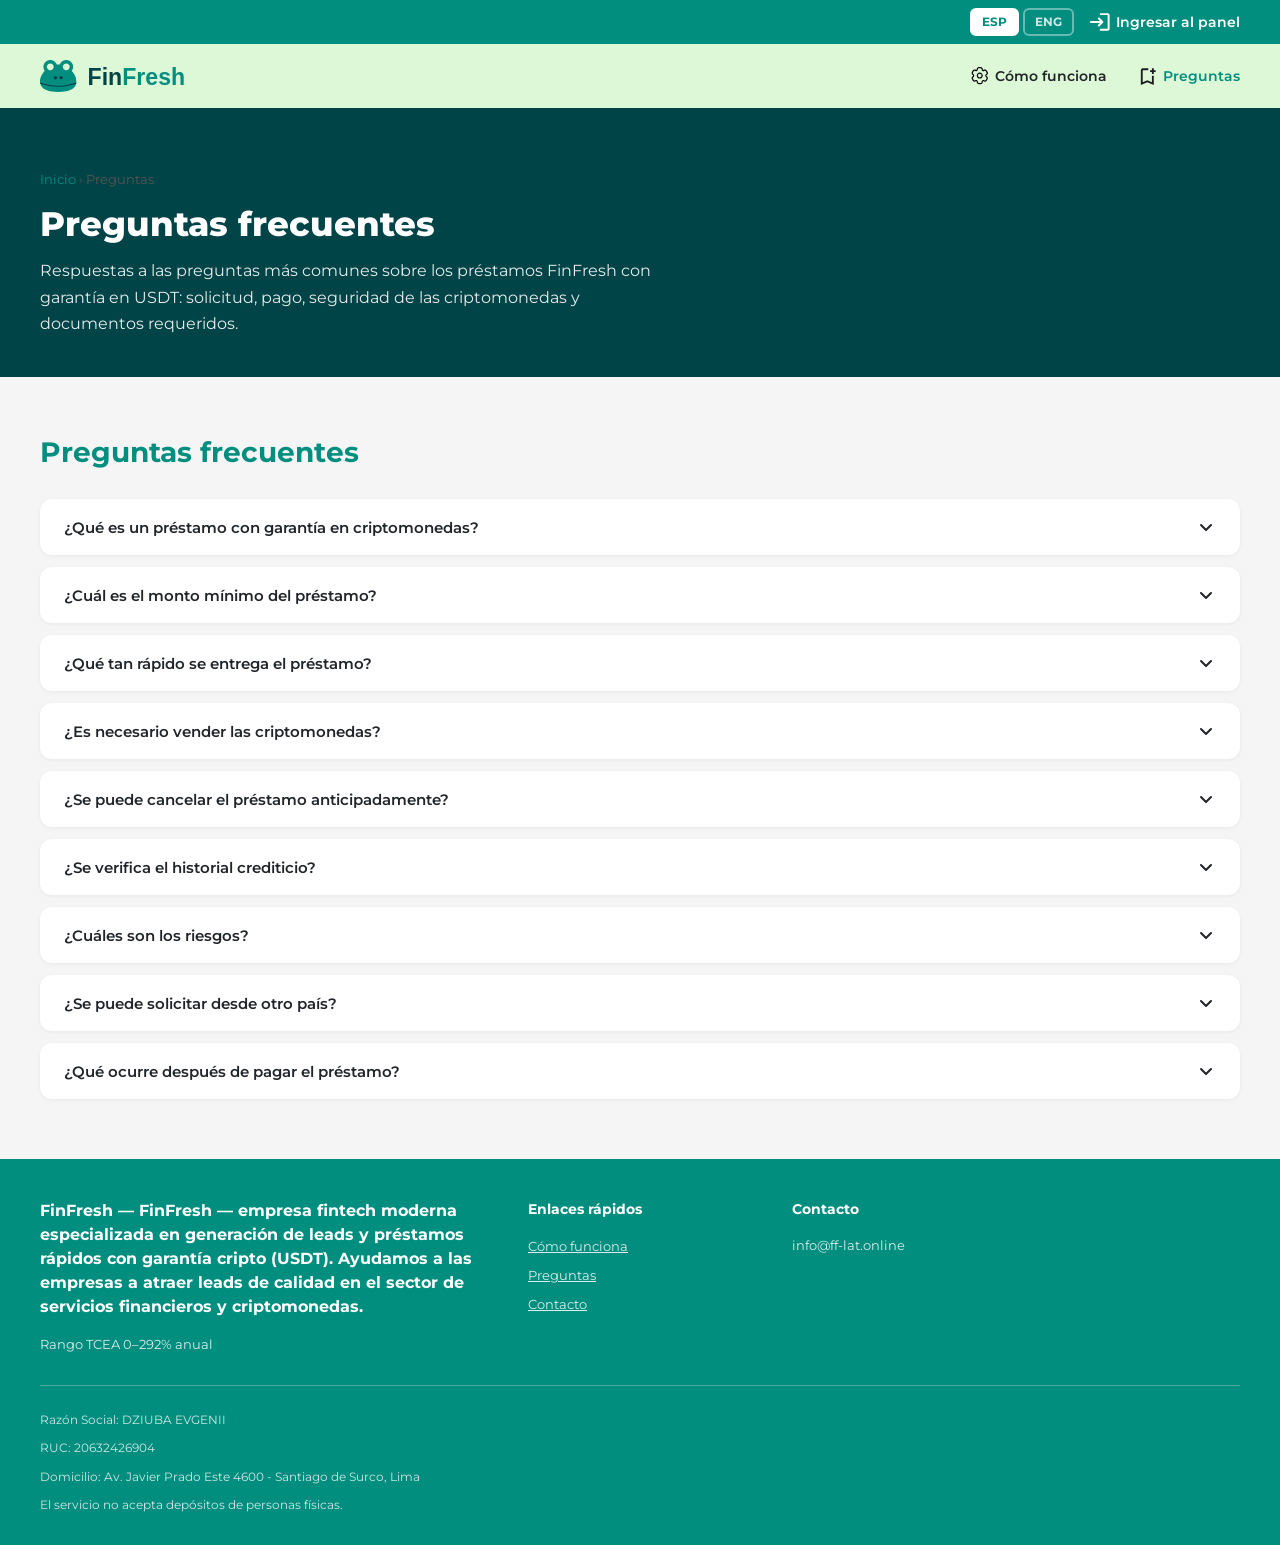
==== commit c088be98: "Fix all HIGH and MEDIUM audit issues for Peru localization HIGH: - Fix Almaty (Kazakhstan) address i" ====
--- a/faq/index.html
+++ b/faq/index.html
@@ -37,7 +37,7 @@
     "@type": "FAQPage",
     "mainEntity": [
       { "@type": "Question", "name": "¿Qué es un préstamo con garantía en criptomonedas?", "acceptedAnswer": { "@type": "Answer", "text": "Es un préstamo en soles donde tus activos digitales (ej. USDT) funcionan como garantía. La criptomoneda se bloquea durante la vigencia del contrato y no se vende sin los motivos previstos en la oferta pública." } },
-      { "@type": "Question", "name": "¿Cuál es el monto mínimo del préstamo?", "acceptedAnswer": { "@type": "Answer", "text": "El monto mínimo es de S/ 50.000. El rango actualizado siempre se muestra en la calculadora de la página principal." } },
+      { "@type": "Question", "name": "¿Cuál es el monto mínimo del préstamo?", "acceptedAnswer": { "@type": "Answer", "text": "El monto mínimo es de S/ 50,000. El rango actualizado siempre se muestra en la calculadora de la página principal." } },
       { "@type": "Question", "name": "¿Qué tan rápido se entrega el préstamo?", "acceptedAnswer": { "@type": "Answer", "text": "Con los datos correctos y la garantía depositada, el préstamo suele entregarse en 5–10 minutos: tras la activación, los fondos se transfieren a tu tarjeta bancaria." } },
       { "@type": "Question", "name": "¿Es necesario vender las criptomonedas?", "acceptedAnswer": { "@type": "Answer", "text": "No. Los activos digitales funcionan como garantía y se bloquean durante la vigencia del contrato. Si cumples con las obligaciones, la criptomoneda no se vende y regresa a tu disposición." } },
       { "@type": "Question", "name": "¿Se puede cancelar el préstamo anticipadamente?", "acceptedAnswer": { "@type": "Answer", "text": "Sí. Puedes cancelar el préstamo en cualquier momento. El cobro de comisiones/intereses se detiene según las condiciones de la oferta pública, y la cripto de garantía queda desbloqueada." } },
@@ -207,7 +207,7 @@
  <span data-i18n="faq2_q">¿Cuál es el monto mínimo del préstamo?</span>
           <svg width="20" height="20" viewBox="0 0 20 20" fill="none"><path d="M5 8l5 5 5-5" stroke="currentColor" stroke-width="2" stroke-linecap="round" stroke-linejoin="round"/></svg>
         </button>
-        <div class="faq-item__answer" data-i18n="faq2_a">El monto mínimo es de S/ 50.000. El rango actualizado siempre se muestra en la calculadora de la página principal.</div>
+        <div class="faq-item__answer" data-i18n="faq2_a">El monto mínimo es de S/ 50,000. El rango actualizado siempre se muestra en la calculadora de la página principal.</div>
       </div>
 
       <div class="faq-item">
@@ -275,7 +275,7 @@
     <div class="footer-grid">
       <div class="footer-about">
         <div class="brand"><strong>FinFresh</strong> — <span data-i18n="footer_about">empresa fintech moderna especializada en generación de leads y préstamos rápidos con garantía cripto (USDT). Ayudamos a las empresas a atraer leads de calidad en el sector de servicios financieros y criptomonedas.</span></div>
-        <div class="psk" data-i18n="footer_rate">Rango TAEG 0–292% anual</div>
+        <div class="psk" data-i18n="footer_rate">Rango TCEA 0–292% anual</div>
       </div>
       <div class="footer-links">
         <h5 data-i18n="footer_links_title">Enlaces rápidos</h5>
@@ -325,11 +325,11 @@
     hero_bubble_text:  'FinFresh — servicio online de préstamos con garantía de activos digitales. Bloquea tu criptomoneda como garantía y recibe soles en tu tarjeta bancaria sin vender ni hacer P2P.',
 
     /* Calculator */
-    calc_title:         'Cuánto necesitas?',
+    calc_title:         '¿Cuánto necesitas?',
     calc_amount_label:  'Monto del préstamo',
     calc_term_label:    'Plazo del crédito',
-    calc_min_amount:    'S/ 50.000',
-    calc_max_amount:    'S/ 5.000.000',
+    calc_min_amount:    'S/ 50,000',
+    calc_max_amount:    'S/ 5,000,000',
     calc_min_term:      '1 día',
     calc_max_term:      '90 días',
     calc_take_label:    'Recibes:',
@@ -360,7 +360,7 @@
     adv8_text:     'Puedes solicitar el préstamo desde cualquier país con internet — los soles llega a tu tarjeta bancaria.',
 
     /* How it works */
-    hiw_title:     'Cómo funciona?',
+    hiw_title:     '¿Cómo funciona?',
     step1_title:   'Completa la solicitud',
     step1_text:    'Regístrate y completa un breve formulario online. Solo los datos necesarios — sin documentación adicional.',
     step2_title:   'Transfiere la garantía',
@@ -372,23 +372,23 @@
 
     /* FAQ */
     faq_title:  'Preguntas frecuentes',
-    faq1_q:     'Qué es un préstamo con garantía en criptomonedas?',
+    faq1_q:     '¿Qué es un préstamo con garantía en criptomonedas?',
     faq1_a:     'Es un préstamo en soles donde tus activos digitales (ej. USDT) funcionan como garantía. La criptomoneda se bloquea durante la vigencia del contrato y no se vende sin los motivos previstos en la oferta pública.',
-    faq2_q:     'Cuál es el monto mínimo del préstamo?',
-    faq2_a:     'El monto mínimo es de S/ 50.000. El rango actualizado siempre se muestra en la calculadora de la página principal.',
-    faq3_q:     'Qué tan rápido se entrega el préstamo?',
+    faq2_q:     '¿Cuál es el monto mínimo del préstamo?',
+    faq2_a:     'El monto mínimo es de S/ 50,000. El rango actualizado siempre se muestra en la calculadora de la página principal.',
+    faq3_q:     '¿Qué tan rápido se entrega el préstamo?',
     faq3_a:     'Con los datos correctos y la garantía depositada, el préstamo suele entregarse en 5–10 minutos: tras la activación, los fondos se transfieren a tu tarjeta bancaria.',
-    faq4_q:     'Es necesario vender las criptomonedas?',
+    faq4_q:     '¿Es necesario vender las criptomonedas?',
     faq4_a:     'No. Los activos digitales funcionan como garantía y se bloquean durante la vigencia del contrato. Si cumples con las obligaciones, la criptomoneda no se vende y regresa a tu disposición.',
-    faq5_q:     'Se puede cancelar el préstamo anticipadamente?',
+    faq5_q:     '¿Se puede cancelar el préstamo anticipadamente?',
     faq5_a:     'Sí. Puedes cancelar el préstamo en cualquier momento. En ese caso, el cobro de comisiones/intereses se detiene según las condiciones de la oferta pública, y la cripto de garantía queda desbloqueada.',
-    faq6_q:     'Se verifica el historial crediticio?',
+    faq6_q:     '¿Se verifica el historial crediticio?',
     faq6_a:     'La verificación del historial crediticio puede realizarse dentro de los límites previstos por la ley y la oferta pública. No se requieren constancias de ingresos en papel — la decisión se toma online.',
-    faq7_q:     'Cuáles son los riesgos?',
+    faq7_q:     '¿Cuáles son los riesgos?',
     faq7_a:     'El riesgo principal está relacionado con la volatilidad del precio de los activos digitales. Si el valor de la garantía cae significativamente, las reglas del servicio pueden requerir garantía adicional o el pago parcial/total del préstamo. Las condiciones detalladas se describen en la oferta pública.',
-    faq8_q:     'Se puede solicitar desde otro país?',
+    faq8_q:     '¿Se puede solicitar desde otro país?',
     faq8_a:     'Sí. El servicio funciona online y puedes estar en cualquier ciudad o país. El estado de residencia no importa — solo necesitas pasar la identificación remota y tener una tarjeta bancaria para recibir los soles.',
-    faq9_q:     'Qué ocurre después de pagar el préstamo?',
+    faq9_q:     '¿Qué ocurre después de pagar el préstamo?',
     faq9_a:     'Tras el pago total del préstamo, la criptomoneda de garantía queda desbloqueada y vuelve a estar disponible en tu billetera. Lo que hagas con los activos después depende de ti.',
 
     /* Contact section */
@@ -402,7 +402,7 @@
 
     /* Footer */
     footer_about:        'FinFresh — empresa fintech moderna especializada en generación de leads y préstamos rápidos con garantía cripto (USDT). Ayudamos a las empresas a atraer leads de calidad en el sector de servicios financieros y criptomonedas.',
-    footer_rate:         'Rango TAEG 0–292% anual',
+    footer_rate:         'Rango TCEA 0–292% anual',
     footer_links_title:  'Enlaces rápidos',
     footer_contact_title:'Contacto',
     footer_legal1:       'Razón Social: DZIUBA EVGENII',
@@ -525,7 +525,7 @@
 
     /* Footer */
     footer_about:        'FinFresh — modern fintech company specialising in lead generation and fast crypto-backed loans (USDT). We help businesses attract quality leads in the financial services and cryptocurrency sector.',
-    footer_rate:         'APR range 0–292% per year',
+    footer_rate:         'TCEA range 0–292% per year',
     footer_links_title:  'Quick links',
     footer_contact_title:'Contact',
     footer_legal1:       'Legal name: DZIUBA EVGENII',
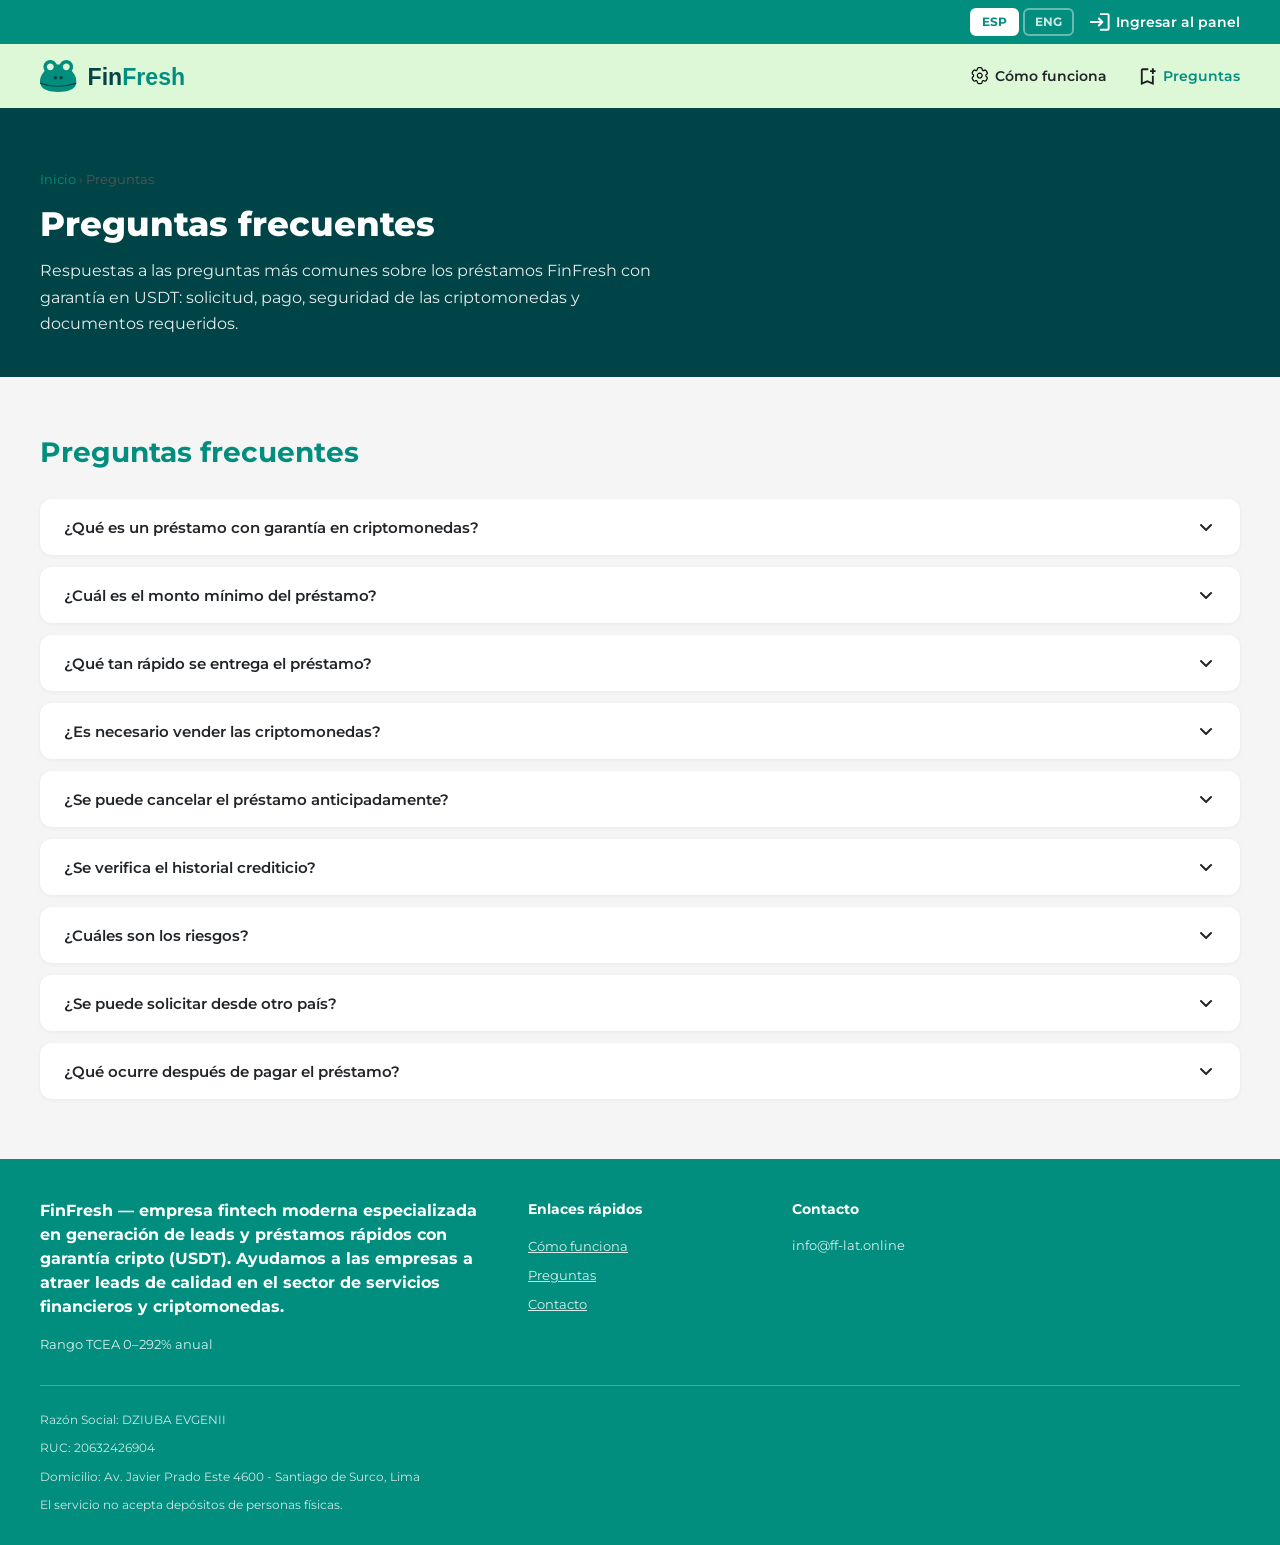
==== commit 4ed3dc7a: "Fix duplicate FinFresh in footer about text The HTML had <strong>FinFresh</strong> — and the i18n te" ====
--- a/faq/index.html
+++ b/faq/index.html
@@ -401,7 +401,7 @@
     contact_sent:     'Enviado ✓',
 
     /* Footer */
-    footer_about:        'FinFresh — empresa fintech moderna especializada en generación de leads y préstamos rápidos con garantía cripto (USDT). Ayudamos a las empresas a atraer leads de calidad en el sector de servicios financieros y criptomonedas.',
+    footer_about:        'empresa fintech moderna especializada en generación de leads y préstamos rápidos con garantía cripto (USDT). Ayudamos a las empresas a atraer leads de calidad en el sector de servicios financieros y criptomonedas.',
     footer_rate:         'Rango TCEA 0–292% anual',
     footer_links_title:  'Enlaces rápidos',
     footer_contact_title:'Contacto',
@@ -524,7 +524,7 @@
     contact_sent:     'Sent ✓',
 
     /* Footer */
-    footer_about:        'FinFresh — modern fintech company specialising in lead generation and fast crypto-backed loans (USDT). We help businesses attract quality leads in the financial services and cryptocurrency sector.',
+    footer_about:        'modern fintech company specialising in lead generation and fast crypto-backed loans (USDT). We help businesses attract quality leads in the financial services and cryptocurrency sector.',
     footer_rate:         'TCEA range 0–292% per year',
     footer_links_title:  'Quick links',
     footer_contact_title:'Contact',
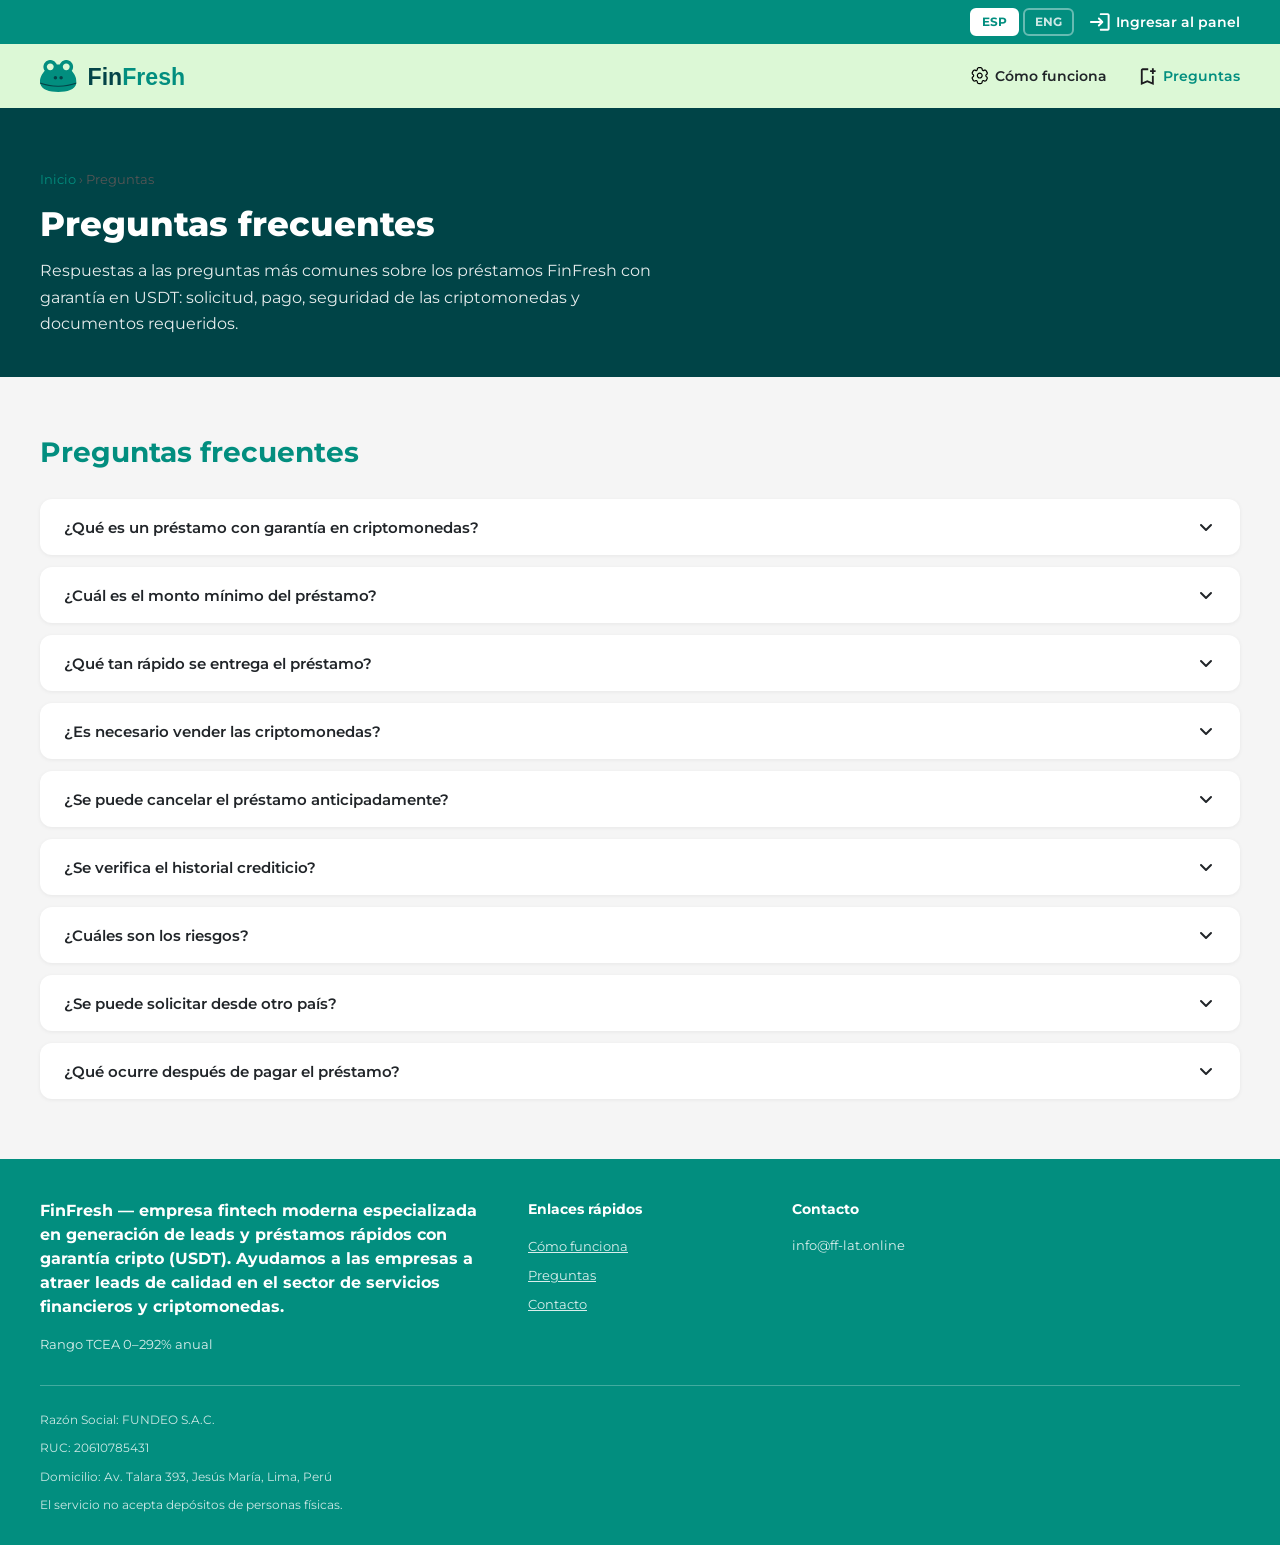
==== commit 6a70a536: "Update legal entity: FUNDEO S.A.C. / RUC 20610785431 / Av. Talara 393 - Razón Social: DZIUBA EVGENII" ====
--- a/faq/index.html
+++ b/faq/index.html
@@ -291,9 +291,9 @@
       </div>
     </div>
     <div class="footer-legal">
-      <p data-i18n="footer_legal1">Razón Social: DZIUBA EVGENII</p>
-      <p data-i18n="footer_legal2">RUC: 20632426904</p>
-      <p data-i18n="footer_legal3">Domicilio: Av. Javier Prado Este 4600 - Santiago de Surco, Lima</p>
+      <p data-i18n="footer_legal1">Razón Social: FUNDEO S.A.C.</p>
+      <p data-i18n="footer_legal2">RUC: 20610785431</p>
+      <p data-i18n="footer_legal3">Domicilio: Av. Talara 393, Jesús María, Lima, Perú</p>
       <p data-i18n="footer_legal4">El servicio no acepta depósitos de personas físicas.</p>
     </div>
   </div>
@@ -405,9 +405,9 @@
     footer_rate:         'Rango TCEA 0–292% anual',
     footer_links_title:  'Enlaces rápidos',
     footer_contact_title:'Contacto',
-    footer_legal1:       'Razón Social: DZIUBA EVGENII',
-    footer_legal2:       'RUC: 20632426904',
-    footer_legal3:       'Domicilio: Av. Javier Prado Este 4600 - Santiago de Surco, Lima',
+    footer_legal1:       'Razón Social: FUNDEO S.A.C.',
+    footer_legal2:       'RUC: 20610785431',
+    footer_legal3:       'Domicilio: Av. Talara 393, Jesús María, Lima, Perú',
     footer_legal4:       'El servicio no acepta depósitos de personas físicas.',
 
     /* Waitlist modal */
@@ -528,9 +528,9 @@
     footer_rate:         'TCEA range 0–292% per year',
     footer_links_title:  'Quick links',
     footer_contact_title:'Contact',
-    footer_legal1:       'Legal name: DZIUBA EVGENII',
-    footer_legal2:       'RUC: 20632426904',
-    footer_legal3:       'Address: Av. Javier Prado Este 4600 - Santiago de Surco, Lima',
+    footer_legal1:       'Legal name: FUNDEO S.A.C.',
+    footer_legal2:       'RUC: 20610785431',
+    footer_legal3:       'Address: Av. Talara 393, Jesús María, Lima, Perú',
     footer_legal4:       'The service does not accept deposits from individuals.',
 
     /* Waitlist modal */
